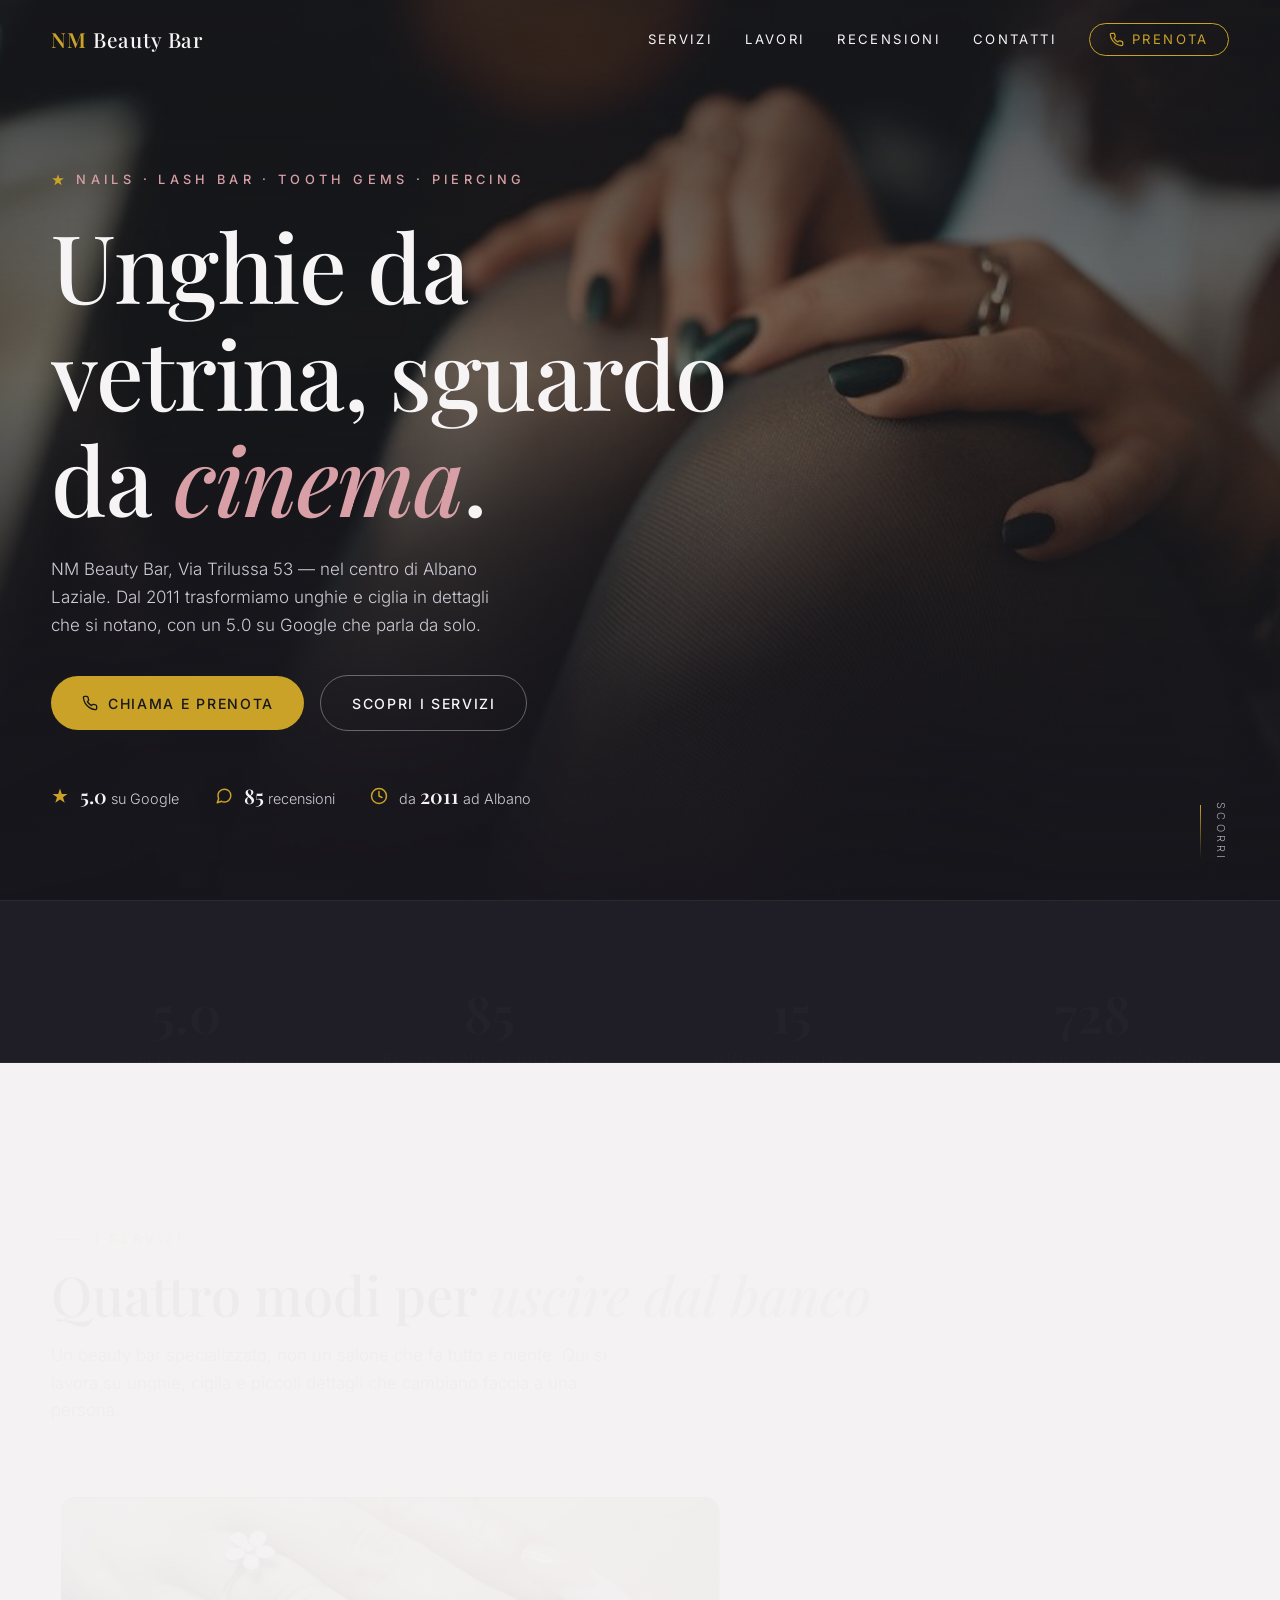
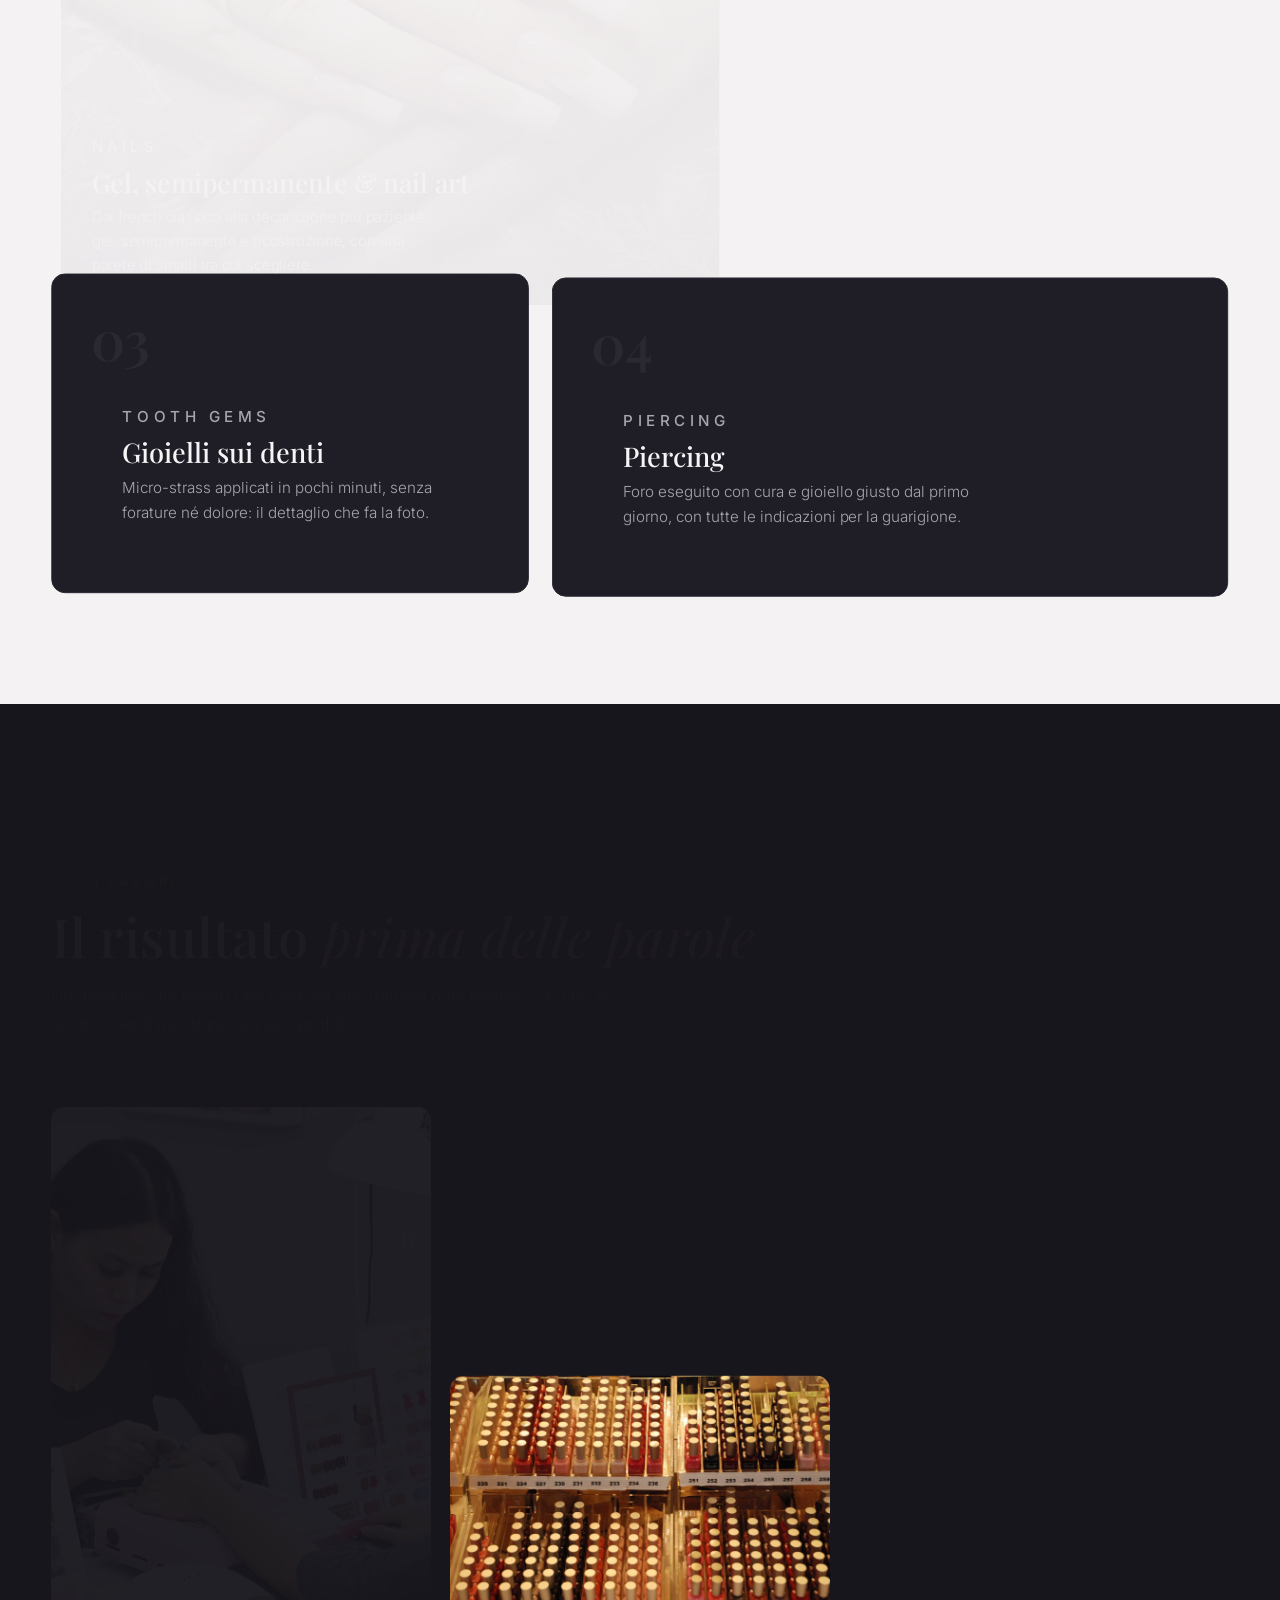
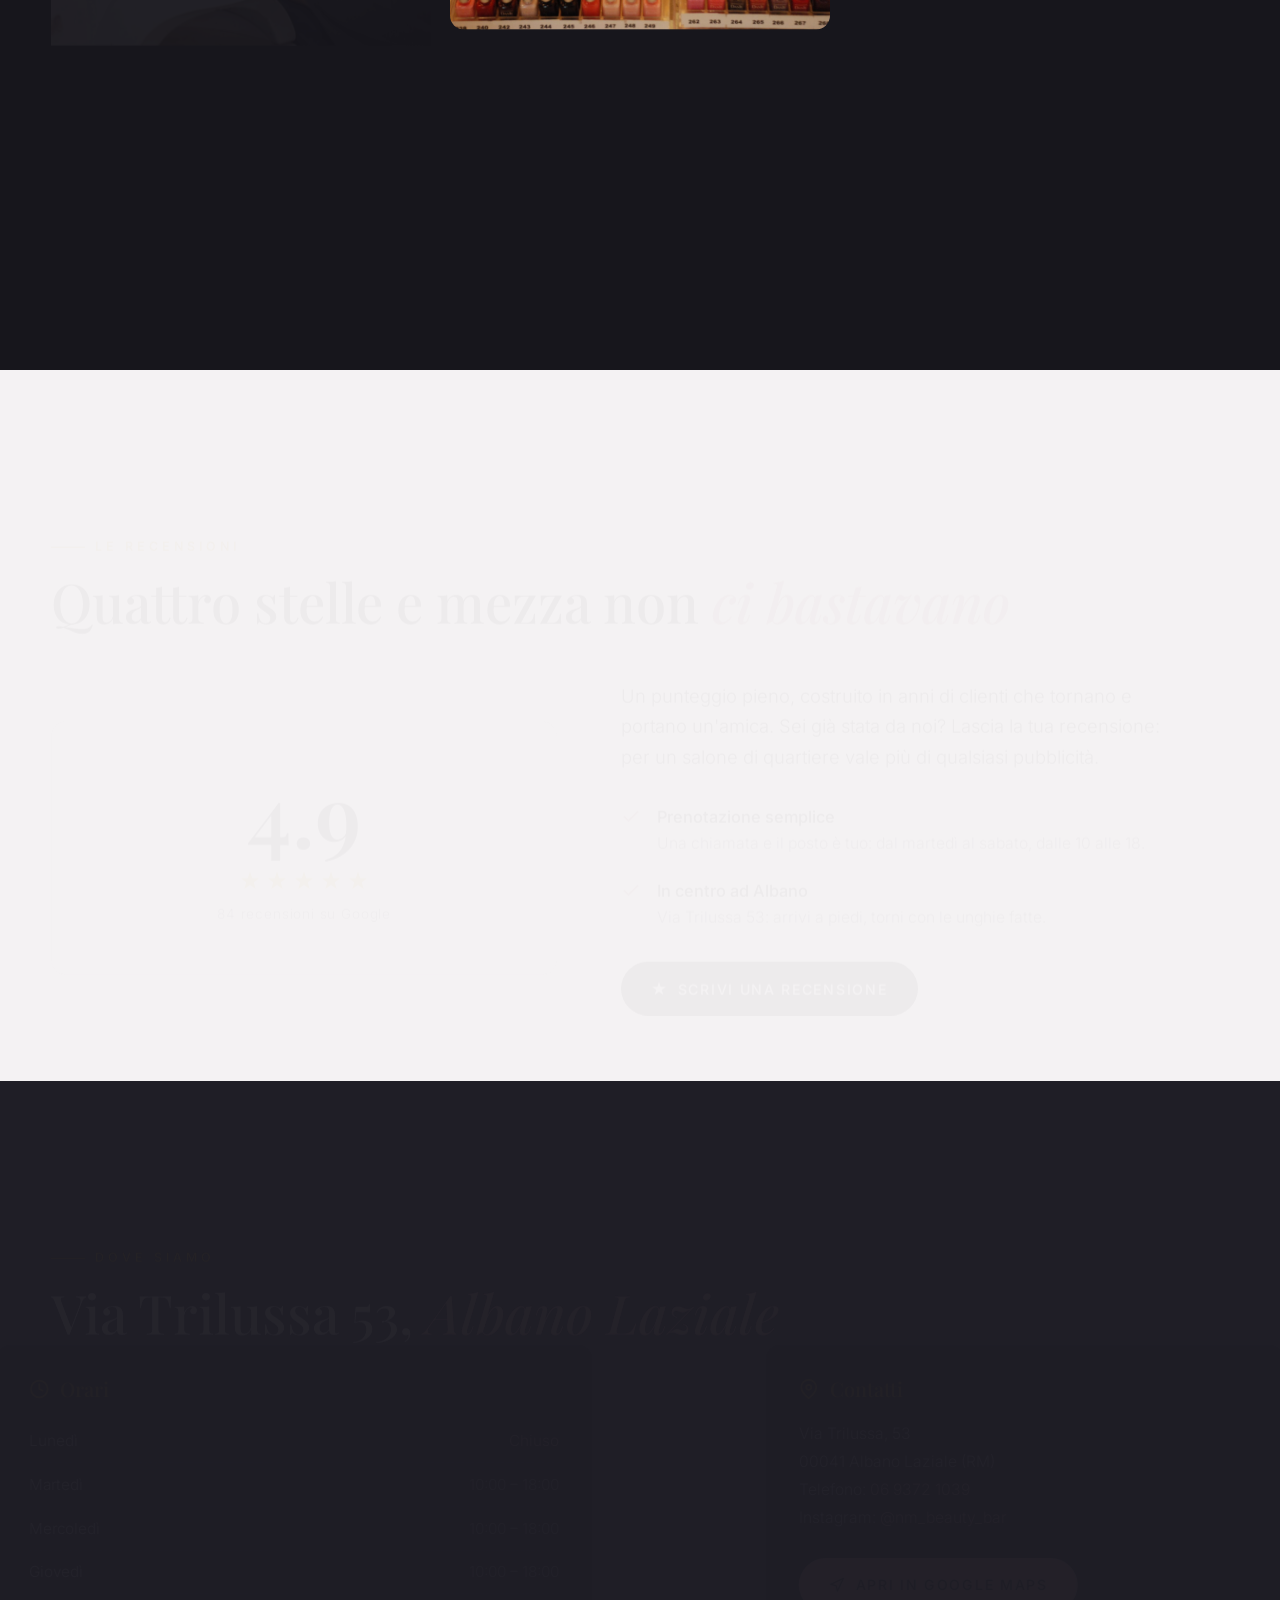
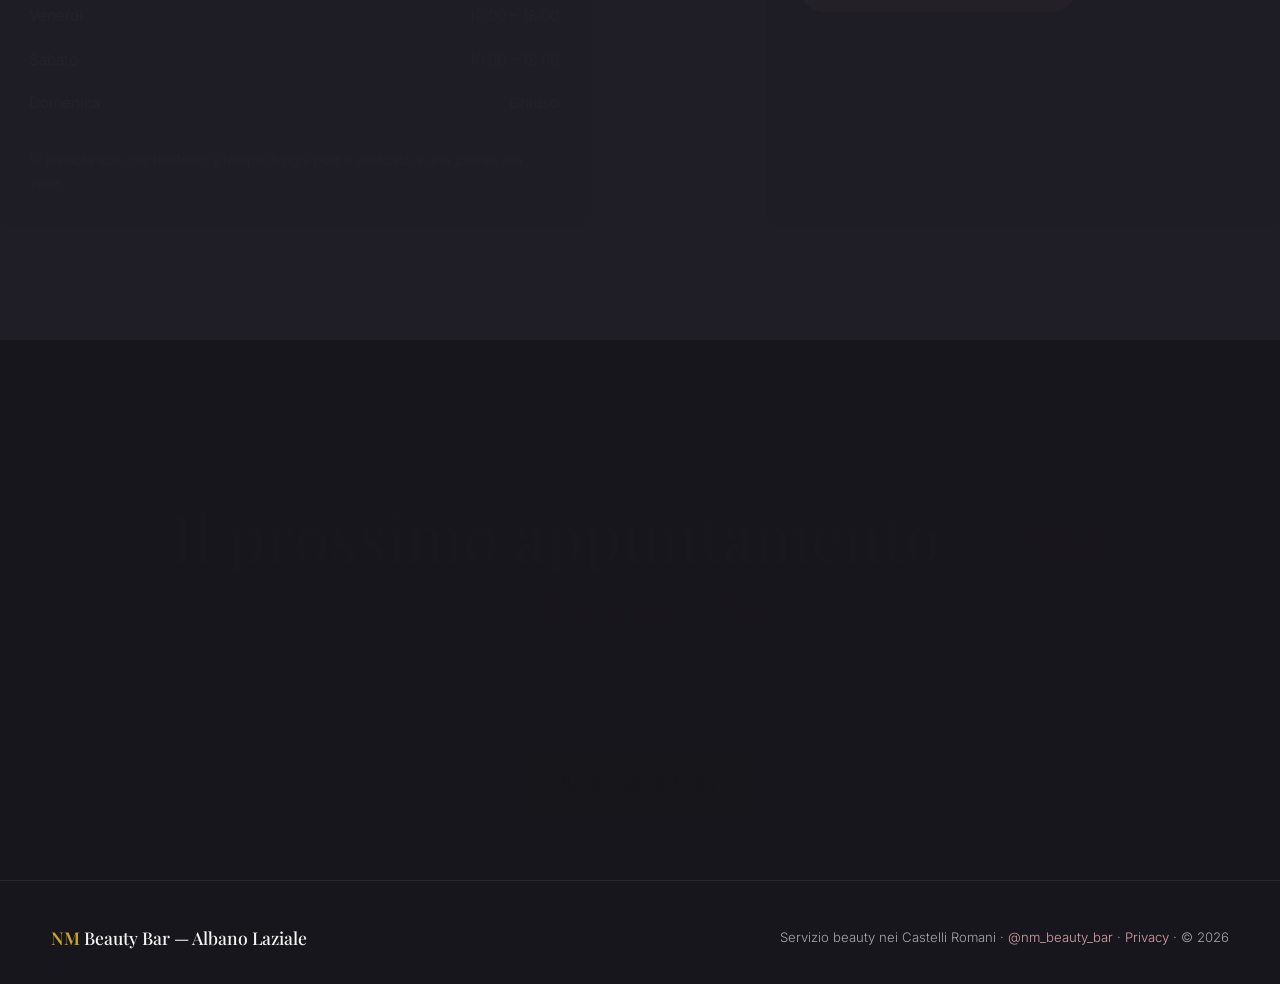
==== index.html @ 8e80ba45 "Sito demo nm-beauty-bar-albano — one-page premium (GSAP+Lenis, foto reali, QA pass)" ====
<!DOCTYPE html>
<html lang="it" class="no-js">
<head>
  <meta charset="UTF-8">
  <meta name="viewport" content="width=device-width, initial-scale=1.0">
  <title>NM Beauty Bar · Nails, Lash &amp; Glam ad Albano Laziale</title>
  <meta name="description" content="NM Beauty Bar a Via Trilussa 53, Albano Laziale: nails, lash bar, tooth gems e piercing. 5.0 stelle su 85 recensioni Google. Prenota con una chiamata.">
  <link rel="canonical" href="https://dawiddroz.github.io/nm-beauty-bar-albano/">
  <meta name="theme-color" content="#17161C">

  <!-- Open Graph -->
  <meta property="og:type" content="website">
  <meta property="og:site_name" content="NM Beauty Bar">
  <meta property="og:title" content="NM Beauty Bar · Nails, Lash &amp; Glam ad Albano Laziale">
  <meta property="og:description" content="Unghie da vetrina, sguardo da cinema. Nails, lash bar, tooth gems e piercing nel centro di Albano Laziale, dal 2011. 5.0 su 85 recensioni.">
  <meta property="og:url" content="https://dawiddroz.github.io/nm-beauty-bar-albano/">
  <meta property="og:image" content="https://dawiddroz.github.io/nm-beauty-bar-albano/img/mani-glam-dark.jpg">
  <meta property="og:locale" content="it_IT">
  <meta name="twitter:card" content="summary_large_image">

  <!-- Font self-hosted -->
  <link rel="preload" href="fonts/PlayfairDisplay-600.woff2" as="font" type="font/woff2" crossorigin>
  <link rel="preload" href="fonts/Inter-400.woff2" as="font" type="font/woff2" crossorigin>
  <link rel="stylesheet" href="fonts/fonts.css">
  <link rel="stylesheet" href="css/variables.css">
  <link rel="stylesheet" href="css/base.css">
  <link rel="stylesheet" href="css/components.css">

  <script type="application/ld+json">
  {
    "@context": "https://schema.org",
    "@type": "BeautySalon",
    "name": "NM Beauty Bar",
    "description": "Beauty bar specializzato in nails, lash bar, tooth gems e piercing ad Albano Laziale.",
    "url": "https://dawiddroz.github.io/nm-beauty-bar-albano/",
    "telephone": "+390693721039",
    "priceRange": "€€",
    "address": {
      "@type": "PostalAddress",
      "streetAddress": "Via Trilussa, 53",
      "addressLocality": "Albano Laziale",
      "addressRegion": "RM",
      "postalCode": "00041",
      "addressCountry": "IT"
    },
    "geo": { "@type": "GeoCoordinates", "latitude": 41.7228749, "longitude": 12.6590512 },
    "openingHoursSpecification": [{
      "@type": "OpeningHoursSpecification",
      "dayOfWeek": ["Tuesday", "Wednesday", "Thursday", "Friday", "Saturday"],
      "opens": "10:00", "closes": "18:00"
    }],
    "aggregateRating": { "@type": "AggregateRating", "ratingValue": "5.0", "reviewCount": "85" },
    "sameAs": ["https://instagram.com/nm_beauty_bar"]
  }
  </script>
</head>
<body>
  <a class="skip-link" href="#servizi">Vai ai contenuti</a>

  <!-- ============ NAVBAR ============ -->
  <header class="navbar">
    <div class="container navbar__inner">
      <a href="#top" class="navbar__logo" aria-label="NM Beauty Bar — torna su"><b>NM</b> Beauty Bar</a>
      <nav class="navbar__menu" id="menu" aria-label="Menu principale">
        <a href="#servizi">Servizi</a>
        <a href="#lavori">Lavori</a>
        <a href="#recensioni">Recensioni</a>
        <a href="#contatti">Contatti</a>
        <a href="tel:+390693721039" class="navbar__cta">
          <svg width="15" height="15" viewBox="0 0 24 24" fill="none" stroke="currentColor" stroke-width="2" stroke-linecap="round" stroke-linejoin="round" aria-hidden="true"><path d="M22 16.92v3a2 2 0 0 1-2.18 2 19.79 19.79 0 0 1-8.63-3.07 19.5 19.5 0 0 1-6-6 19.79 19.79 0 0 1-3.07-8.67A2 2 0 0 1 4.11 2h3a2 2 0 0 1 2 1.72c.13.96.36 1.9.7 2.81a2 2 0 0 1-.45 2.11L8.09 9.91a16 16 0 0 0 6 6l1.27-1.27a2 2 0 0 1 2.11-.45c.91.34 1.85.57 2.81.7A2 2 0 0 1 22 16.92z"/></svg>
          Prenota
        </a>
      </nav>
      <button class="navbar__burger" aria-expanded="false" aria-controls="menu" aria-label="Apri menu">
        <svg width="26" height="26" viewBox="0 0 24 24" fill="none" stroke="currentColor" stroke-width="2" stroke-linecap="round" aria-hidden="true"><line x1="3" y1="7" x2="21" y2="7"/><line x1="3" y1="12" x2="21" y2="12"/><line x1="3" y1="17" x2="21" y2="17"/></svg>
      </button>
    </div>
  </header>

  <main id="top">
    <!-- ============ HERO ============ -->
    <section class="hero" aria-label="NM Beauty Bar, Albano Laziale">
      <div class="hero__bg"><img src="img/mani-glam-dark.jpg" alt="Mani con unghie curate in luce scura, atmosfera glam" fetchpriority="high"></div>
      <div class="hero__veil" aria-hidden="true"></div>
      <div class="hero__inner">
        <p class="hero__kicker">
          <svg width="14" height="14" viewBox="0 0 24 24" fill="currentColor" aria-hidden="true"><path d="M12 2l2.4 7.2H22l-6 4.6 2.3 7.2-6.3-4.5-6.3 4.5L8 13.8 2 9.2h7.6z"/></svg>
          Nails · Lash Bar · Tooth Gems · Piercing
        </p>
        <h1>Unghie da vetrina, sguardo da <em class="accent">cinema</em>.</h1>
        <p class="hero__sub">NM Beauty Bar, Via Trilussa 53 — nel centro di Albano Laziale. Dal 2011 trasformiamo unghie e ciglia in dettagli che si notano, con un 5.0 su Google che parla da solo.</p>
        <div class="hero__actions">
          <a href="tel:+390693721039" class="btn btn--oro">
            <svg width="16" height="16" viewBox="0 0 24 24" fill="none" stroke="currentColor" stroke-width="2" stroke-linecap="round" stroke-linejoin="round" aria-hidden="true"><path d="M22 16.92v3a2 2 0 0 1-2.18 2 19.79 19.79 0 0 1-8.63-3.07 19.5 19.5 0 0 1-6-6 19.79 19.79 0 0 1-3.07-8.67A2 2 0 0 1 4.11 2h3a2 2 0 0 1 2 1.72c.13.96.36 1.9.7 2.81a2 2 0 0 1-.45 2.11L8.09 9.91a16 16 0 0 0 6 6l1.27-1.27a2 2 0 0 1 2.11-.45c.91.34 1.85.57 2.81.7A2 2 0 0 1 22 16.92z"/></svg>
            Chiama e prenota
          </a>
          <a href="#servizi" class="btn btn--ghost">Scopri i servizi</a>
        </div>
        <div class="hero__meta">
          <div class="hero__meta-item">
            <svg width="18" height="18" viewBox="0 0 24 24" fill="currentColor" aria-hidden="true"><path d="M12 2l2.4 7.2H22l-6 4.6 2.3 7.2-6.3-4.5-6.3 4.5L8 13.8 2 9.2h7.6z"/></svg>
            <span><strong data-count="5" data-decimals="1">0.0</strong> su Google</span>
          </div>
          <div class="hero__meta-item">
            <svg width="18" height="18" viewBox="0 0 24 24" fill="none" stroke="currentColor" stroke-width="2" stroke-linecap="round" stroke-linejoin="round" aria-hidden="true"><path d="M21 11.5a8.38 8.38 0 0 1-.9 3.8 8.5 8.5 0 0 1-7.6 4.7 8.38 8.38 0 0 1-3.8-.9L3 21l1.9-5.7a8.38 8.38 0 0 1-.9-3.8 8.5 8.5 0 0 1 4.7-7.6 8.38 8.38 0 0 1 3.8-.9h.5a8.48 8.48 0 0 1 8 8v.5z"/></svg>
            <span><strong data-count="85">0</strong> recensioni</span>
          </div>
          <div class="hero__meta-item">
            <svg width="18" height="18" viewBox="0 0 24 24" fill="none" stroke="currentColor" stroke-width="2" stroke-linecap="round" stroke-linejoin="round" aria-hidden="true"><circle cx="12" cy="12" r="10"/><polyline points="12 6 12 12 16 14"/></svg>
            <span>da <strong>2011</strong> ad Albano</span>
          </div>
        </div>
      </div>
      <span class="hero__scroll" aria-hidden="true">Scorri</span>
    </section>

    <!-- ============ STATS ============ -->
    <section class="stats" aria-label="Numeri del salone">
      <div class="container stats__grid">
        <div class="stat" data-reveal="up"><div class="stat__num"><span data-count="5" data-decimals="1">0.0</span></div><div class="stat__label">Stelle Google</div></div>
        <div class="stat" data-reveal="up"><div class="stat__num"><span data-count="85">0</span></div><div class="stat__label">Recensioni verificate</div></div>
        <div class="stat" data-reveal="up"><div class="stat__num"><span data-count="15">0</span></div><div class="stat__label">Anni di attività</div></div>
        <div class="stat" data-reveal="up"><div class="stat__num"><span data-count="728">0</span></div><div class="stat__label">Follower su Instagram</div></div>
      </div>
    </section>

    <!-- ============ SERVIZI ============ -->
    <section class="section--light servizi" id="servizi">
      <div class="container">
        <p class="eyebrow" data-reveal="up">I servizi</p>
        <h2 class="section-title" data-reveal="up">Quattro modi per <em>uscire dal banco</em></h2>
        <p class="section-lede" data-reveal="up">Un beauty bar specializzato, non un salone che fa tutto e niente. Qui si lavora su unghie, ciglia e piccoli dettagli che cambiano faccia a una persona.</p>
        <div class="servizi__grid">
          <article class="serv-card serv-card--img serv-card--nails">
            <div class="serv-card__img"><img src="img/manicure-francese.jpg" alt="Manicure francese perfetta su mani eleganti" loading="lazy"></div>
            <div class="serv-card__body">
              <p class="serv-card__tag">Nails</p>
              <h3>Gel, semipermanente &amp; nail art</h3>
              <p>Dal french classico alla decorazione più paziente: gel, semipermanente e ricostruzione, con una parete di smalti tra cui scegliere.</p>
              <span class="serv-card__line" aria-hidden="true"></span>
            </div>
          </article>
          <article class="serv-card serv-card--img serv-card--lash">
            <div class="serv-card__img"><img src="img/sguardo-ciglia.jpg" alt="Sguardo con ciglia lunghe e curve in bianco e nero" loading="lazy"></div>
            <div class="serv-card__body">
              <p class="serv-card__tag">Lash Bar</p>
              <h3>Extension ciglia</h3>
              <p>Classica o volume: ti svegli già truccata, al mare come a cena.</p>
              <span class="serv-card__line" aria-hidden="true"></span>
            </div>
          </article>
          <article class="serv-card serv-card--plain serv-card--gems">
            <span class="serv-card__num" aria-hidden="true">03</span>
            <div class="serv-card__body">
              <p class="serv-card__tag">Tooth Gems</p>
              <h3>Gioielli sui denti</h3>
              <p>Micro-strass applicati in pochi minuti, senza forature né dolore: il dettaglio che fa la foto.</p>
              <span class="serv-card__line" aria-hidden="true"></span>
            </div>
          </article>
          <article class="serv-card serv-card--plain serv-card--piercing">
            <span class="serv-card__num" aria-hidden="true">04</span>
            <div class="serv-card__body">
              <p class="serv-card__tag">Piercing</p>
              <h3>Piercing</h3>
              <p>Foro eseguito con cura e gioiello giusto dal primo giorno, con tutte le indicazioni per la guarigione.</p>
              <span class="serv-card__line" aria-hidden="true"></span>
            </div>
          </article>
        </div>
      </div>
    </section>

    <!-- ============ LAVORI / GALLERIA ============ -->
    <section class="section--dark gallery" id="lavori">
      <div class="container">
        <p class="eyebrow" data-reveal="up">I lavori</p>
        <h2 class="section-title" data-reveal="up">Il risultato <em>prima delle parole</em></h2>
        <p class="section-lede" data-reveal="up">Un assaggio del lavoro che esce da Via Trilussa ogni giorno — e che le nostre clienti mostrano sui loro profili.</p>
        <div class="gallery__grid">
          <figure class="gallery__item gallery__item--tall"><img src="img/tecnica-unghie-campioni.jpg" alt="Nail technician al lavoro tra campioni colore" loading="lazy"><figcaption>In salone</figcaption></figure>
          <figure class="gallery__item"><img src="img/nail-art-macro.jpg" alt="Nail art decorata in macro" loading="lazy"><figcaption>Nail art</figcaption></figure>
          <figure class="gallery__item"><img src="img/applicazione-ciglia.jpg" alt="Applicazione di extension ciglia durante la seduta" loading="lazy"><figcaption>Lash bar</figcaption></figure>
          <figure class="gallery__item"><img src="img/color-wall.jpg" alt="Parete di smalti a colori del salone" loading="lazy"><figcaption>Il colore che vuoi</figcaption></figure>
          <figure class="gallery__item"><img src="img/verde-acqua.jpg" alt="Smalto verde acqua su unghie curate" loading="lazy"><figcaption>Smalto perfetto</figcaption></figure>
          <figure class="gallery__item"><img src="img/rosa-gel.jpg" alt="Unghie rosa gel in un momento di relax" loading="lazy"><figcaption>Gel rosa</figcaption></figure>
          <figure class="gallery__item"><img src="img/smalti-glitter-row.jpg" alt="Fila di smalti glitter colorati" loading="lazy"><figcaption>Glitter collection</figcaption></figure>
        </div>
      </div>
    </section>

    <!-- ============ RECENSIONI ============ -->
    <section class="section--light recensioni" id="recensioni">
      <div class="container">
        <p class="eyebrow" data-reveal="up">Le recensioni</p>
        <h2 class="section-title" data-reveal="up">Quattro stelle e mezza non <em>ci bastavano</em></h2>
        <div class="rating-wrap" style="margin-top:3rem;">
          <div class="rating-score" data-reveal="up">
            <div class="rating-score__num"><span data-count="5" data-decimals="1">0.0</span></div>
            <div class="rating-score__stars" aria-label="5 stelle su 5">
              <svg width="22" height="22" viewBox="0 0 24 24" fill="currentColor" aria-hidden="true"><path d="M12 2l2.4 7.2H22l-6 4.6 2.3 7.2-6.3-4.5-6.3 4.5L8 13.8 2 9.2h7.6z"/></svg>
              <svg width="22" height="22" viewBox="0 0 24 24" fill="currentColor" aria-hidden="true"><path d="M12 2l2.4 7.2H22l-6 4.6 2.3 7.2-6.3-4.5-6.3 4.5L8 13.8 2 9.2h7.6z"/></svg>
              <svg width="22" height="22" viewBox="0 0 24 24" fill="currentColor" aria-hidden="true"><path d="M12 2l2.4 7.2H22l-6 4.6 2.3 7.2-6.3-4.5-6.3 4.5L8 13.8 2 9.2h7.6z"/></svg>
              <svg width="22" height="22" viewBox="0 0 24 24" fill="currentColor" aria-hidden="true"><path d="M12 2l2.4 7.2H22l-6 4.6 2.3 7.2-6.3-4.5-6.3 4.5L8 13.8 2 9.2h7.6z"/></svg>
              <svg width="22" height="22" viewBox="0 0 24 24" fill="currentColor" aria-hidden="true"><path d="M12 2l2.4 7.2H22l-6 4.6 2.3 7.2-6.3-4.5-6.3 4.5L8 13.8 2 9.2h7.6z"/></svg>
            </div>
            <p class="rating-score__label"><span data-count="85">0</span> recensioni su Google</p>
          </div>
          <div data-reveal="up">
            <p style="font-size:1.15rem; max-width:52ch;">Un punteggio pieno, costruito in anni di clienti che tornano e portano un'amica. Sei già stata da noi? Lascia la tua recensione: per un salone di quartiere vale più di qualsiasi pubblicità.</p>
            <div class="rating-points">
              <div class="rating-point">
                <svg width="20" height="20" viewBox="0 0 24 24" fill="none" stroke="currentColor" stroke-width="2" stroke-linecap="round" stroke-linejoin="round" aria-hidden="true"><polyline points="20 6 9 17 4 12"/></svg>
                <p><strong>Prenotazione semplice</strong> Una chiamata e il posto è tuo: dal martedì al sabato, dalle 10 alle 18.</p>
              </div>
              <div class="rating-point">
                <svg width="20" height="20" viewBox="0 0 24 24" fill="none" stroke="currentColor" stroke-width="2" stroke-linecap="round" stroke-linejoin="round" aria-hidden="true"><polyline points="20 6 9 17 4 12"/></svg>
                <p><strong>In centro ad Albano</strong> Via Trilussa 53: arrivi a piedi, torni con le unghie fatte.</p>
              </div>
            </div>
            <a class="btn btn--dark" style="margin-top:2rem;" href="https://www.google.com/maps/search/?api=1&amp;query=NM+BEAUTY+BAR+Albano+Laziale" target="_blank" rel="noopener">
              <svg width="16" height="16" viewBox="0 0 24 24" fill="currentColor" aria-hidden="true"><path d="M12 2l2.4 7.2H22l-6 4.6 2.3 7.2-6.3-4.5-6.3 4.5L8 13.8 2 9.2h7.6z"/></svg>
              Scrivi una recensione
            </a>
          </div>
        </div>
      </div>
    </section>

    <!-- ============ CONTATTI / ORARI ============ -->
    <section class="section--dark-2 contatti" id="contatti">
      <div class="container">
        <p class="eyebrow" data-reveal="up">Dove siamo</p>
        <h2 class="section-title" data-reveal="up">Via Trilussa 53, <em>Albano Laziale</em></h2>
        <div class="info-grid">
          <div class="info-block" data-reveal="left">
            <h3>
              <svg width="20" height="20" viewBox="0 0 24 24" fill="none" stroke="currentColor" stroke-width="2" stroke-linecap="round" stroke-linejoin="round" aria-hidden="true"><circle cx="12" cy="12" r="10"/><polyline points="12 6 12 12 16 14"/></svg>
              Orari
            </h3>
            <ul class="hours-table">
              <li class="is-closed"><span>Lunedì</span><span>Chiuso</span></li>
              <li><span>Martedì</span><span>10:00 – 18:00</span></li>
              <li><span>Mercoledì</span><span>10:00 – 18:00</span></li>
              <li><span>Giovedì</span><span>10:00 – 18:00</span></li>
              <li><span>Venerdì</span><span>10:00 – 18:00</span></li>
              <li><span>Sabato</span><span>10:00 – 18:00</span></li>
              <li class="is-closed"><span>Domenica</span><span>Chiuso</span></li>
            </ul>
            <p class="info-note">Si prenota solo per telefono: il tempo di ogni post è dedicato a una cliente alla volta.</p>
          </div>
          <div class="info-block" data-reveal="right">
            <h3>
              <svg width="20" height="20" viewBox="0 0 24 24" fill="none" stroke="currentColor" stroke-width="2" stroke-linecap="round" stroke-linejoin="round" aria-hidden="true"><path d="M21 10c0 7-9 13-9 13s-9-6-9-13a9 9 0 0 1 18 0z"/><circle cx="12" cy="10" r="3"/></svg>
              Contatti
            </h3>
            <address class="addr">
              Via Trilussa, 53<br>
              00041 Albano Laziale (RM)<br>
              Telefono: <a href="tel:+390693721039">06 9372 1039</a><br>
              Instagram: <a href="https://instagram.com/nm_beauty_bar" target="_blank" rel="noopener">@nm_beauty_bar</a>
            </address>
            <a class="btn btn--rosa" style="margin-top:1.6rem;" href="https://www.google.com/maps/search/?api=1&amp;query=NM+BEAUTY+BAR+Via+Trilussa+53+Albano+Laziale" target="_blank" rel="noopener">
              <svg width="16" height="16" viewBox="0 0 24 24" fill="none" stroke="currentColor" stroke-width="2" stroke-linecap="round" stroke-linejoin="round" aria-hidden="true"><polygon points="3 11 22 2 13 21 11 13 3 11"/></svg>
              Apri in Google Maps
            </a>
          </div>
        </div>
      </div>
    </section>

    <!-- ============ CTA FINALE ============ -->
    <section class="section--dark final-cta">
      <div class="container">
        <h2 data-reveal="up">Il prossimo appuntamento <em style="color:var(--rosa); font-style:italic;">è una chiamata</em></h2>
        <p data-reveal="up">Smetti di cercare "unghie vicino a me": sei già nel posto giusto. Chiama, chiedi il primo slot libero e arriva con le mani libere.</p>
        <a data-reveal="up" href="tel:+390693721039" class="btn btn--oro" style="font-size:1rem; padding:1.15rem 2.4rem;">
          <svg width="18" height="18" viewBox="0 0 24 24" fill="none" stroke="currentColor" stroke-width="2" stroke-linecap="round" stroke-linejoin="round" aria-hidden="true"><path d="M22 16.92v3a2 2 0 0 1-2.18 2 19.79 19.79 0 0 1-8.63-3.07 19.5 19.5 0 0 1-6-6 19.79 19.79 0 0 1-3.07-8.67A2 2 0 0 1 4.11 2h3a2 2 0 0 1 2 1.72c.13.96.36 1.9.7 2.81a2 2 0 0 1-.45 2.11L8.09 9.91a16 16 0 0 0 6 6l1.27-1.27a2 2 0 0 1 2.11-.45c.91.34 1.85.57 2.81.7A2 2 0 0 1 22 16.92z"/></svg>
          06 9372 1039
        </a>
      </div>
    </section>
  </main>

  <!-- ============ FOOTER ============ -->
  <footer class="footer">
    <div class="container footer__inner">
      <p class="footer__brand"><b>NM</b> Beauty Bar — Albano Laziale</p>
      <p class="footer__meta">
        Servizio beauty nei Castelli Romani ·
        <a href="https://instagram.com/nm_beauty_bar" target="_blank" rel="noopener">@nm_beauty_bar</a> ·
        <a href="privacy.html">Privacy</a> ·
        © 2026
      </p>
    </div>
  </footer>

  <!-- ============ STICKY CTA ============ -->
  <a href="tel:+390693721039" class="sticky-cta" aria-label="Chiama NM Beauty Bar">
    <svg width="16" height="16" viewBox="0 0 24 24" fill="none" stroke="currentColor" stroke-width="2" stroke-linecap="round" stroke-linejoin="round" aria-hidden="true"><path d="M22 16.92v3a2 2 0 0 1-2.18 2 19.79 19.79 0 0 1-8.63-3.07 19.5 19.5 0 0 1-6-6 19.79 19.79 0 0 1-3.07-8.67A2 2 0 0 1 4.11 2h3a2 2 0 0 1 2 1.72c.13.96.36 1.9.7 2.81a2 2 0 0 1-.45 2.11L8.09 9.91a16 16 0 0 0 6 6l1.27-1.27a2 2 0 0 1 2.11-.45c.91.34 1.85.57 2.81.7A2 2 0 0 1 22 16.92z"/></svg>
  </a>

  <noscript>
    <style>[data-reveal]{opacity:1 !important;} .hero .word{transform:none !important;} .hero .word-mask{overflow:visible;} .navbar,.hero__kicker,.hero__sub,.hero__actions>*,.hero__meta-item,.hero__scroll{opacity:1 !important;transform:none !important;}</style>
  </noscript>

  <script src="js/vendor/gsap.min.js"></script>
  <script src="js/vendor/ScrollTrigger.min.js"></script>
  <script src="js/vendor/lenis.min.js"></script>
  <script src="js/main.js"></script>
  <script src="js/animations.js"></script>
</body>
</html>
---- fonts/fonts.css ----
@font-face {
  font-family: 'Inter';
  font-style: normal;
  font-weight: 300;
  font-display: swap;
  src: url('../fonts/Inter-300.woff2') format('woff2');
}

@font-face {
  font-family: 'Inter';
  font-style: normal;
  font-weight: 400;
  font-display: swap;
  src: url('../fonts/Inter-400.woff2') format('woff2');
}

@font-face {
  font-family: 'Inter';
  font-style: normal;
  font-weight: 500;
  font-display: swap;
  src: url('../fonts/Inter-500.woff2') format('woff2');
}

@font-face {
  font-family: 'Playfair Display';
  font-style: italic;
  font-weight: 500;
  font-display: swap;
  src: url('../fonts/PlayfairDisplay-500i.woff2') format('woff2');
}

@font-face {
  font-family: 'Playfair Display';
  font-style: normal;
  font-weight: 500;
  font-display: swap;
  src: url('../fonts/PlayfairDisplay-500.woff2') format('woff2');
}

@font-face {
  font-family: 'Playfair Display';
  font-style: normal;
  font-weight: 600;
  font-display: swap;
  src: url('../fonts/PlayfairDisplay-600.woff2') format('woff2');
}
---- css/variables.css ----
/* ============================================
   NM BEAUTY BAR — Glam urbano
   Palette: dark chic #17161C · rosa polvere #D8A0A6 · oro #C9A227
   ============================================ */
:root {
  /* Colori */
  --ink: #17161C;            /* fondo scuro principale */
  --ink-2: #1F1E26;          /* fondo scuro elevato */
  --ink-3: #2A2933;          /* bordi su scuro */
  --rosa: #D8A0A6;           /* rosa polvere — accento caldo */
  --rosa-deep: #B97F86;      /* rosa polvere profondo (hover) */
  --oro: #C9A227;            /* oro — accento premium */
  --oro-light: #E3C566;      /* oro chiaro (light sweep) */
  --carta: #F4F2F3;          /* chiaro alternato (freddo-neutro, non sabbia) */
  --carta-2: #EAE7E9;
  --testo-chiaro: #F6F4F5;
  --testo-scuro: #17161C;
  --testo-muto-chiaro: #A8A5B0;  /* su scuro — contrasto ok su #17161C */
  --testo-muto-scuro: #56525E;   /* su chiaro */

  /* Tipografia */
  --font-display: 'Playfair Display', Georgia, serif;
  --font-body: 'Inter', 'Segoe UI', Arial, sans-serif;

  /* Spazi */
  --sp-1: 0.5rem;
  --sp-2: 1rem;
  --sp-3: 1.5rem;
  --sp-4: 2.5rem;
  --sp-5: 4rem;
  --sp-6: 7rem;
  --container: 1180px;

  /* Motion */
  --ease-out: cubic-bezier(0.22, 1, 0.36, 1);
  --dur: 0.5s;

  --radius: 14px;
}
---- css/base.css ----
/* NM BEAUTY BAR — base */
*, *::before, *::after { box-sizing: border-box; margin: 0; padding: 0; }

html { scroll-behavior: auto; }
html.lenis, html.lenis body { height: auto; }
.lenis.lenis-smooth { scroll-behavior: auto !important; }

body {
  font-family: var(--font-body);
  font-weight: 300;
  line-height: 1.65;
  color: var(--testo-chiaro);
  background: var(--ink);
  -webkit-font-smoothing: antialiased;
  overflow-x: hidden;
}

img { max-width: 100%; display: block; }
a { color: inherit; text-decoration: none; }
ul { list-style: none; }

h1, h2, h3 { font-family: var(--font-display); font-weight: 500; line-height: 1.12; }

.container { width: min(var(--container), 92vw); margin-inline: auto; }

section { position: relative; padding-block: var(--sp-6); }
.section--dark  { background: var(--ink); color: var(--testo-chiaro); }
.section--light { background: var(--carta); color: var(--testo-scuro); }
.section--dark-2{ background: var(--ink-2); color: var(--testo-chiaro); }

/* Eyebrow + titoli di sezione */
.eyebrow {
  display: inline-flex; align-items: center; gap: 0.6rem;
  font-size: 0.78rem; letter-spacing: 0.32em; text-transform: uppercase;
  font-weight: 500; color: var(--oro);
}
.eyebrow::before { content: ''; width: 34px; height: 1px; background: var(--oro); }

.section-title { font-size: clamp(2rem, 4.6vw, 3.4rem); margin-top: 0.9rem; }
.section-title em { font-style: italic; color: var(--rosa); }
.section--light .section-title em { color: var(--rosa-deep); }
.section-lede { max-width: 56ch; margin-top: 1rem; color: var(--testo-muto-chiaro); font-size: 1.05rem; }
.section--light .section-lede { color: var(--testo-muto-scuro); }

/* Accessibilità strutturale (non animazioni) */
.skip-link { position: absolute; left: -9999px; }
.skip-link:focus { left: 1rem; top: 1rem; background: var(--oro); color: var(--ink); padding: 0.5rem 1rem; z-index: 200; }

/* Anti-flash: gli elementi animati partono invisibili da CSS, GSAP li porta a 1.
   Safety net in JS forza la visibilità dopo 4s in ogni caso; senza JS resta tutto visibile. */
[data-reveal] { opacity: 0; will-change: transform, opacity; }
.no-js [data-reveal] { opacity: 1; }

::selection { background: var(--rosa); color: var(--ink); }
---- css/components.css ----
/* NM BEAUTY BAR — componenti */

/* ---------- Navbar ---------- */
.navbar {
  position: fixed; inset: 0 0 auto 0; z-index: 100;
  padding-block: 1.4rem;
  transition: background .45s var(--ease-out), padding .45s var(--ease-out), box-shadow .45s var(--ease-out);
}
.navbar.is-scrolled {
  background: rgba(23, 22, 28, 0.82);
  -webkit-backdrop-filter: blur(14px); backdrop-filter: blur(14px);
  padding-block: 0.85rem;
  box-shadow: 0 1px 0 rgba(201,162,39,.18), 0 12px 34px rgba(0,0,0,.35);
}
.navbar__inner { display: flex; align-items: center; justify-content: space-between; gap: 1rem; }
.navbar__logo { font-family: var(--font-display); font-size: 1.3rem; letter-spacing: .04em; }
.navbar__logo b { color: var(--oro); font-weight: 600; }
.navbar__menu { display: flex; gap: 2rem; align-items: center; }
.navbar__menu a {
  font-size: .82rem; letter-spacing: .18em; text-transform: uppercase; font-weight: 400;
  position: relative; padding-block: .3rem;
}
.navbar__menu a::after {
  content: ''; position: absolute; left: 0; bottom: 0; height: 1px; width: 100%;
  background: var(--oro); transform: scaleX(0); transform-origin: right;
  transition: transform .4s var(--ease-out);
}
.navbar__menu a:hover::after { transform: scaleX(1); transform-origin: left; }
.navbar__cta {
  border: 1px solid var(--oro); color: var(--oro);
  padding: .55rem 1.2rem; border-radius: 999px;
  display: inline-flex; align-items: center; gap: .5rem;
  font-size: .82rem; letter-spacing: .14em; text-transform: uppercase;
  transition: background .35s var(--ease-out), color .35s var(--ease-out), transform .35s var(--ease-out);
}
.navbar__cta:hover { background: var(--oro); color: var(--ink); transform: translateY(-2px); }
.navbar__burger { display: none; background: none; border: 0; color: var(--testo-chiaro); cursor: pointer; padding: .4rem; }

@media (max-width: 860px) {
  .navbar__menu {
    position: fixed; inset: 0; flex-direction: column; justify-content: center;
    background: rgba(23,22,28,.97); font-size: 1.1rem;
    opacity: 0; pointer-events: none; transition: opacity .4s var(--ease-out);
  }
  .navbar__menu.is-open { opacity: 1; pointer-events: auto; }
  .navbar__burger { display: block; position: relative; z-index: 110; }
}

/* ---------- Hero ---------- */
.hero {
  min-height: 100svh; display: flex; align-items: flex-end;
  padding-block: 0 5.5rem; overflow: hidden; isolation: isolate;
}
.hero__bg { position: absolute; inset: -12% 0; z-index: -2; }
.hero__bg img { width: 100%; height: 100%; object-fit: cover; object-position: 50% 38%; filter: saturate(.82) brightness(.62); }
.hero__veil {
  position: absolute; inset: 0; z-index: -1;
  background:
    linear-gradient(180deg, rgba(23,22,28,.55) 0%, rgba(23,22,28,.25) 42%, rgba(23,22,28,.92) 100%),
    radial-gradient(120% 90% at 18% 88%, rgba(23,22,28,.88) 0%, rgba(23,22,28,0) 55%);
}
.hero__inner { width: min(var(--container), 92vw); margin-inline: auto; }
.hero__kicker {
  display: inline-flex; align-items: center; gap: .7rem;
  font-size: .8rem; letter-spacing: .34em; text-transform: uppercase; font-weight: 500;
  color: var(--rosa); margin-bottom: 1.4rem;
}
.hero__kicker svg { color: var(--oro); }
.hero h1 {
  font-size: clamp(2.9rem, 7.4vw, 6.2rem);
  font-weight: 500; letter-spacing: -0.015em; max-width: 12ch;
}
/* Split-text: ogni parola in una maschera overflow-hidden */
.hero .word-mask { display: inline-block; overflow: hidden; vertical-align: bottom; padding-bottom: .08em; margin-bottom: -.08em; }
.hero .word { display: inline-block; will-change: transform; }
.hero h1 .accent { font-style: italic; color: var(--rosa); position: relative; }
/* Light sweep dorato sull'accento */
.hero h1 .accent::after {
  content: ''; position: absolute; inset: -12% -30%;
  background: linear-gradient(105deg, transparent 38%, rgba(227,197,102,.55) 50%, transparent 62%);
  transform: translateX(-120%) skewX(-12deg);
  mix-blend-mode: screen; pointer-events: none;
  animation: gold-sweep 2.6s var(--ease-out) 1.15s 1 both;
}
@keyframes gold-sweep { to { transform: translateX(130%) skewX(-12deg); } }
.hero__sub {
  margin-top: 1.6rem; max-width: 46ch; color: #CFCBD6; font-size: 1.06rem; font-weight: 300;
}
.hero__actions { display: flex; flex-wrap: wrap; gap: 1rem; margin-top: 2.2rem; align-items: center; }
.hero__meta { display: flex; gap: 2.2rem; margin-top: 3rem; flex-wrap: wrap; }
.hero__meta-item { display: flex; align-items: center; gap: .7rem; font-size: .9rem; color: #CFCBD6; }
.hero__meta-item svg { color: var(--oro); flex: none; }
.hero__meta-item strong { font-family: var(--font-display); font-size: 1.25rem; color: var(--testo-chiaro); font-weight: 600; }
.hero__scroll {
  position: absolute; right: 4vw; bottom: 2.4rem; display: flex; flex-direction: column; align-items: center; gap: .6rem;
  font-size: .68rem; letter-spacing: .3em; text-transform: uppercase; color: var(--testo-muto-chiaro);
  writing-mode: vertical-rl;
}
.hero__scroll::after { content: ''; width: 1px; height: 54px; background: linear-gradient(var(--oro), transparent); animation: scroll-pulse 1.8s ease-in-out infinite; }
@keyframes scroll-pulse { 0%,100% { opacity: .3; transform: scaleY(.6);} 50% { opacity: 1; transform: scaleY(1);} }

/* ---------- Bottoni ---------- */
.btn {
  display: inline-flex; align-items: center; gap: .65rem;
  padding: .95rem 1.9rem; border-radius: 999px;
  font-size: .88rem; letter-spacing: .12em; text-transform: uppercase; font-weight: 500;
  transition: transform .35s var(--ease-out), box-shadow .35s var(--ease-out), background .35s var(--ease-out), color .35s var(--ease-out);
  cursor: pointer; border: 0;
}
.btn--oro { background: var(--oro); color: var(--ink); }
.btn--oro:hover { transform: translateY(-3px); box-shadow: 0 14px 34px rgba(201,162,39,.32); background: var(--oro-light); }
.btn--rosa { background: var(--rosa); color: var(--ink); }
.btn--rosa:hover { transform: translateY(-3px); box-shadow: 0 14px 34px rgba(216,160,166,.3); background: #E4B4B9; }
.btn--ghost { border: 1px solid rgba(246,244,245,.35); color: var(--testo-chiaro); background: transparent; }
.btn--ghost:hover { border-color: var(--rosa); color: var(--rosa); transform: translateY(-3px); }
.btn--dark { background: var(--ink); color: var(--testo-chiaro); }
.btn--dark:hover { transform: translateY(-3px); box-shadow: 0 14px 34px rgba(23,22,28,.28); background: var(--ink-2); }
.btn svg { flex: none; }

/* ---------- Stats strip ---------- */
.stats { background: var(--ink-2); border-block: 1px solid var(--ink-3); padding-block: var(--sp-4); }
.stats__grid { display: grid; grid-template-columns: repeat(4, 1fr); gap: 2rem; text-align: center; }
.stat__num { font-family: var(--font-display); font-size: clamp(2.2rem, 4vw, 3.2rem); font-weight: 600; color: var(--oro); line-height: 1; }
.stat__num span { color: var(--rosa); }
.stat__label { margin-top: .55rem; font-size: .8rem; letter-spacing: .22em; text-transform: uppercase; color: var(--testo-muto-chiaro); }
@media (max-width: 760px) { .stats__grid { grid-template-columns: repeat(2, 1fr); gap: 2.2rem 1rem; } }

/* ---------- Servizi: griglia asimmetrica ---------- */
.servizi__grid {
  display: grid; gap: 1.4rem; margin-top: 3.2rem;
  grid-template-columns: repeat(12, 1fr);
}
.serv-card {
  position: relative; border-radius: var(--radius); overflow: hidden;
  background: var(--ink); color: var(--testo-chiaro);
  display: flex; flex-direction: column; justify-content: flex-end;
  min-height: 300px; isolation: isolate;
  transition: transform .5s var(--ease-out), box-shadow .5s var(--ease-out);
}
.serv-card:hover { transform: translateY(-6px); box-shadow: 0 24px 54px rgba(23,22,28,.22); }
.serv-card--img { min-height: 420px; }
.serv-card--nails { grid-column: span 7; }
.serv-card--lash  { grid-column: span 5; }
.serv-card--gems  { grid-column: span 5; }
.serv-card--piercing { grid-column: span 7; }
.serv-card__img { position: absolute; inset: 0; z-index: -1; }
.serv-card__img img { width: 100%; height: 100%; object-fit: cover; transition: transform 1.1s var(--ease-out); filter: saturate(.9); }
.serv-card:hover .serv-card__img img { transform: scale(1.07); }
.serv-card__img::after {
  content: ''; position: absolute; inset: 0;
  background: linear-gradient(185deg, rgba(23,22,28,.05) 30%, rgba(23,22,28,.88) 100%);
}
.serv-card--plain { background: var(--ink-2); border: 1px solid var(--ink-3); justify-content: center; padding: 2.4rem; min-height: 300px; }
.serv-card--plain .serv-card__num { font-family: var(--font-display); font-size: 3.4rem; color: var(--ink-3); font-weight: 600; line-height: 1; }
.serv-card--plain:hover { border-color: var(--oro); }
.serv-card__body { padding: 1.8rem 2rem; }
.serv-card__tag { font-size: .7rem; letter-spacing: .3em; text-transform: uppercase; color: var(--oro); font-weight: 500; }
.serv-card h3 { font-size: 1.7rem; margin-top: .5rem; }
.serv-card p { margin-top: .5rem; font-size: .95rem; color: #CFCBD6; max-width: 40ch; }
.serv-card--plain p { color: var(--testo-muto-chiaro); }
.serv-card__line { width: 44px; height: 2px; background: var(--rosa); margin-top: 1.1rem; transition: width .45s var(--ease-out); }
.serv-card:hover .serv-card__line { width: 84px; }
@media (max-width: 860px) {
  .servizi__grid { grid-template-columns: 1fr; }
  .serv-card--nails, .serv-card--lash, .serv-card--gems, .serv-card--piercing { grid-column: auto; }
  .serv-card--img { min-height: 340px; }
}

/* ---------- Galleria ---------- */
.gallery__grid { display: grid; grid-template-columns: repeat(3, 1fr); gap: 1.2rem; margin-top: 3rem; }
.gallery__item { position: relative; border-radius: var(--radius); overflow: hidden; }
.gallery__item img { width: 100%; height: 100%; object-fit: cover; transition: transform 1.1s var(--ease-out); }
.gallery__item:hover img { transform: scale(1.06); }
.gallery__item--tall { grid-row: span 2; }
.gallery__item figcaption {
  position: absolute; left: 0; right: 0; bottom: 0; padding: 2.4rem 1.2rem .9rem;
  background: linear-gradient(transparent, rgba(23,22,28,.85));
  font-size: .78rem; letter-spacing: .18em; text-transform: uppercase; color: var(--testo-chiaro);
  opacity: 0; transform: translateY(8px); transition: opacity .45s var(--ease-out), transform .45s var(--ease-out);
}
.gallery__item:hover figcaption { opacity: 1; transform: none; }
@media (max-width: 760px) { .gallery__grid { grid-template-columns: repeat(2, 1fr); } }

/* ---------- Rating / Google ---------- */
.rating-wrap { display: grid; grid-template-columns: 1fr 1.2fr; gap: var(--sp-5); align-items: center; }
.rating-score { text-align: center; padding: 3rem 2rem; border: 1px solid var(--carta-2); border-radius: var(--radius); background: #fff; box-shadow: 0 20px 50px rgba(23,22,28,.07); }
.rating-score__num { font-family: var(--font-display); font-size: 5.4rem; font-weight: 600; color: var(--ink); line-height: 1; }
.rating-score__stars { display: flex; justify-content: center; gap: .3rem; color: var(--oro); margin-top: .8rem; }
.rating-score__label { margin-top: .7rem; font-size: .85rem; color: var(--testo-muto-scuro); letter-spacing: .06em; }
.rating-points { display: grid; gap: 1.3rem; margin-top: 2rem; }
.rating-point { display: flex; gap: 1rem; align-items: flex-start; }
.rating-point svg { color: var(--rosa-deep); flex: none; margin-top: .2rem; }
.rating-point p { color: var(--testo-muto-scuro); font-size: .98rem; }
.rating-point strong { color: var(--testo-scuro); font-weight: 500; display: block; font-size: 1.02rem; }
@media (max-width: 860px) { .rating-wrap { grid-template-columns: 1fr; } }

/* ---------- Info / contatti ---------- */
.info-grid { display: grid; grid-template-columns: 1.15fr 1fr; gap: var(--sp-5); margin-top: 3rem; }
.info-block { border: 1px solid var(--ink-3); border-radius: var(--radius); padding: 2rem; background: rgba(31,30,38,.55); }
.info-block h3 { display: flex; align-items: center; gap: .7rem; font-size: 1.25rem; color: var(--oro); }
.info-block h3 svg { flex: none; }
.hours-table { margin-top: 1.2rem; width: 100%; }
.hours-table li { display: flex; justify-content: space-between; padding-block: .55rem; border-bottom: 1px dashed var(--ink-3); font-size: .95rem; }
.hours-table li span:last-child { color: var(--testo-muto-chiaro); }
.hours-table li.is-today span:first-child { color: var(--rosa); font-weight: 500; }
.hours-table li.is-closed span:last-child { color: var(--rosa); }
.addr { margin-top: 1.2rem; font-style: normal; color: #CFCBD6; line-height: 1.8; font-size: .98rem; }
.addr a { color: var(--rosa); border-bottom: 1px solid transparent; transition: border-color .3s; }
.addr a:hover { border-color: var(--rosa); }
.info-note { margin-top: 1.4rem; font-size: .88rem; color: var(--testo-muto-chiaro); }
@media (max-width: 860px) { .info-grid { grid-template-columns: 1fr; } }

/* ---------- CTA finale ---------- */
.final-cta { text-align: center; }
.final-cta h2 { font-size: clamp(2.2rem, 5vw, 4rem); }
.final-cta p { margin: 1.2rem auto 2.4rem; max-width: 52ch; color: #CFCBD6; }

/* ---------- Footer ---------- */
.footer { background: var(--ink); border-top: 1px solid var(--ink-3); padding-block: 2.6rem 2rem; }
.footer__inner { display: flex; justify-content: space-between; align-items: center; gap: 1.4rem; flex-wrap: wrap; }
.footer__brand { font-family: var(--font-display); font-size: 1.1rem; }
.footer__brand b { color: var(--oro); font-weight: 600; }
.footer__meta { font-size: .82rem; color: var(--testo-muto-chiaro); }
.footer__meta a { color: var(--rosa); }
.footer__meta a:hover { text-decoration: underline; }

/* ---------- Sticky CTA ---------- */
.sticky-cta {
  position: fixed; right: 1.4rem; bottom: 1.4rem; z-index: 90;
  display: inline-flex; align-items: center; gap: .6rem;
  background: var(--oro); color: var(--ink);
  padding: .9rem 1.5rem; border-radius: 999px; font-weight: 500;
  font-size: .88rem; letter-spacing: .08em; text-transform: uppercase;
  box-shadow: 0 16px 40px rgba(201,162,39,.4);
  transform: translateY(140%); opacity: 0;
  transition: transform .55s var(--ease-out), opacity .55s var(--ease-out), background .3s;
}
.sticky-cta.is-visible { transform: none; opacity: 1; }
.sticky-cta:hover { background: var(--oro-light); }

/* ---------- Riduzioni visive (solo estetiche, MAI kill delle animazioni) ---------- */
@media (max-width: 640px) {
  section { padding-block: var(--sp-5); }
  .hero__scroll { display: none; }
  .hero { padding-top: 7.5rem; align-items: flex-start; }
  .hero__kicker { font-size: .68rem; letter-spacing: .22em; }
  .hero__sub { font-size: .98rem; }
  .hero__meta { gap: 1.2rem 1.6rem; margin-top: 2.2rem; }
}
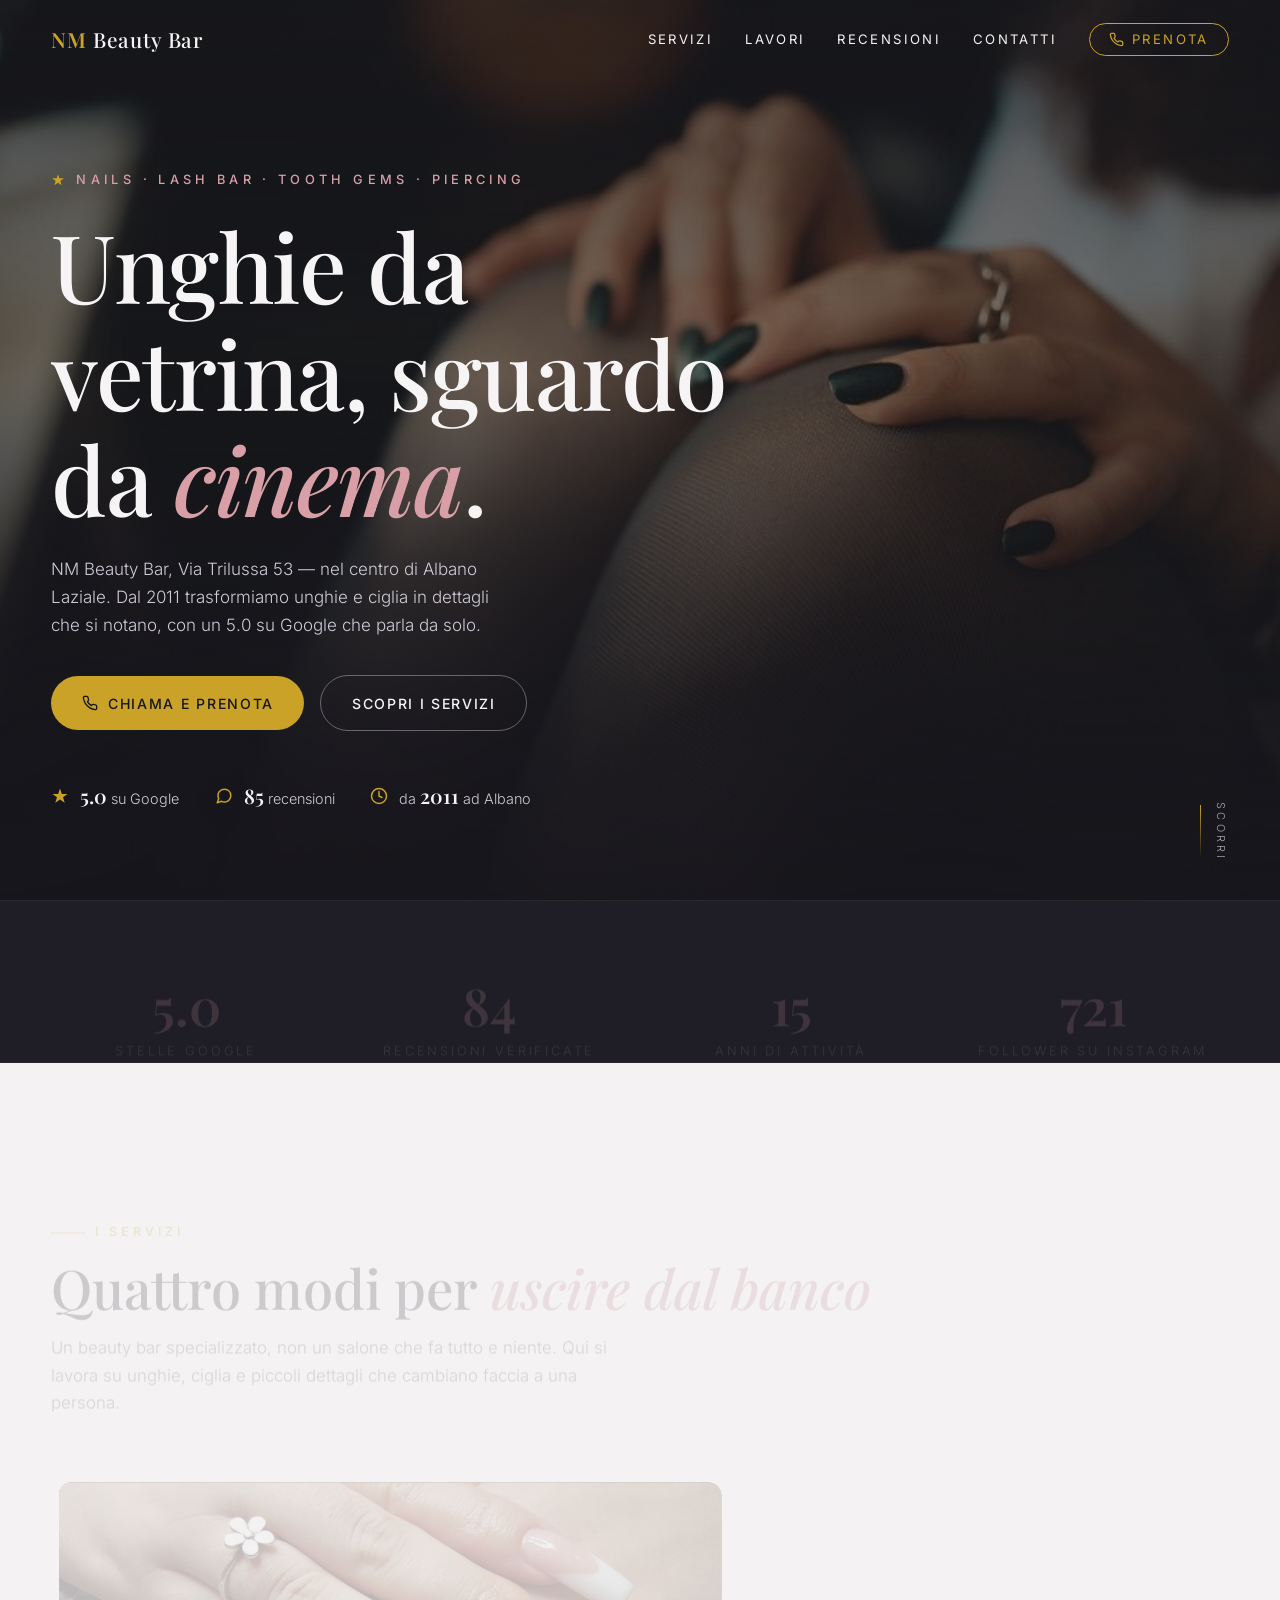
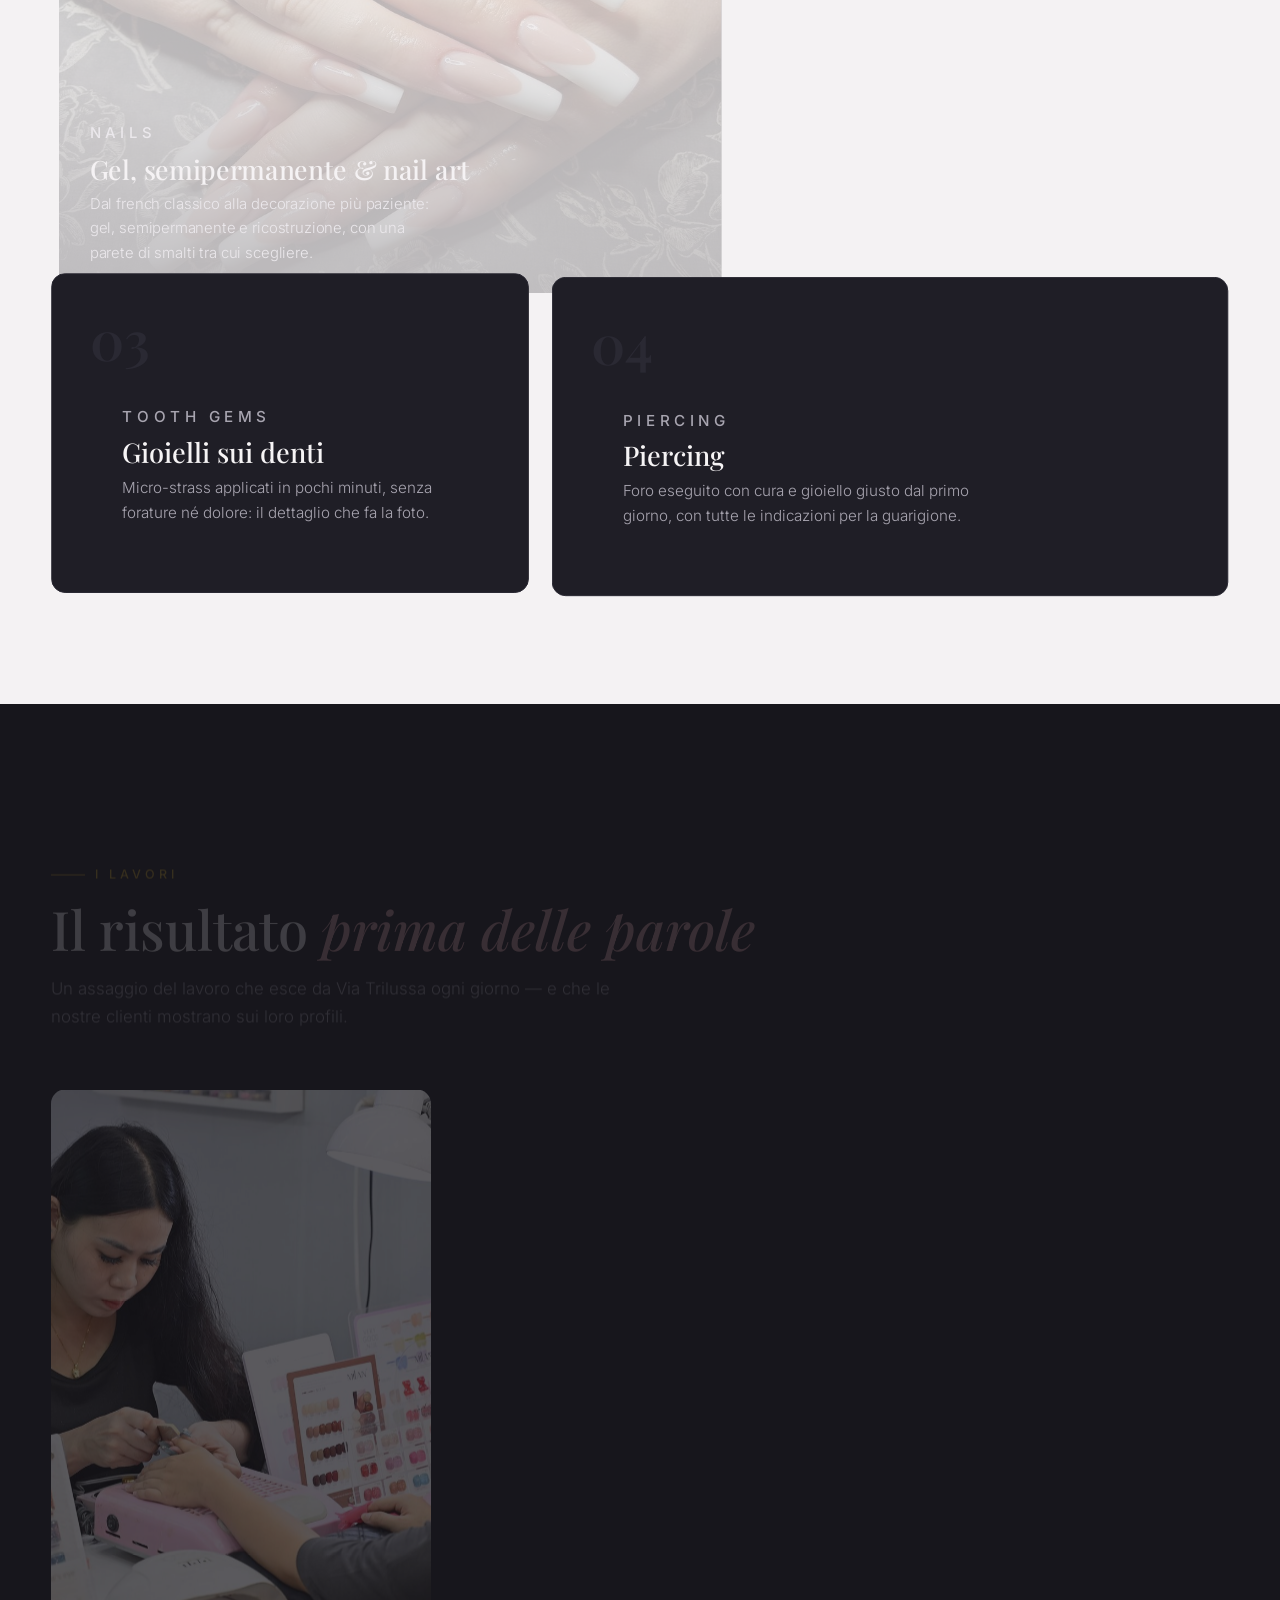
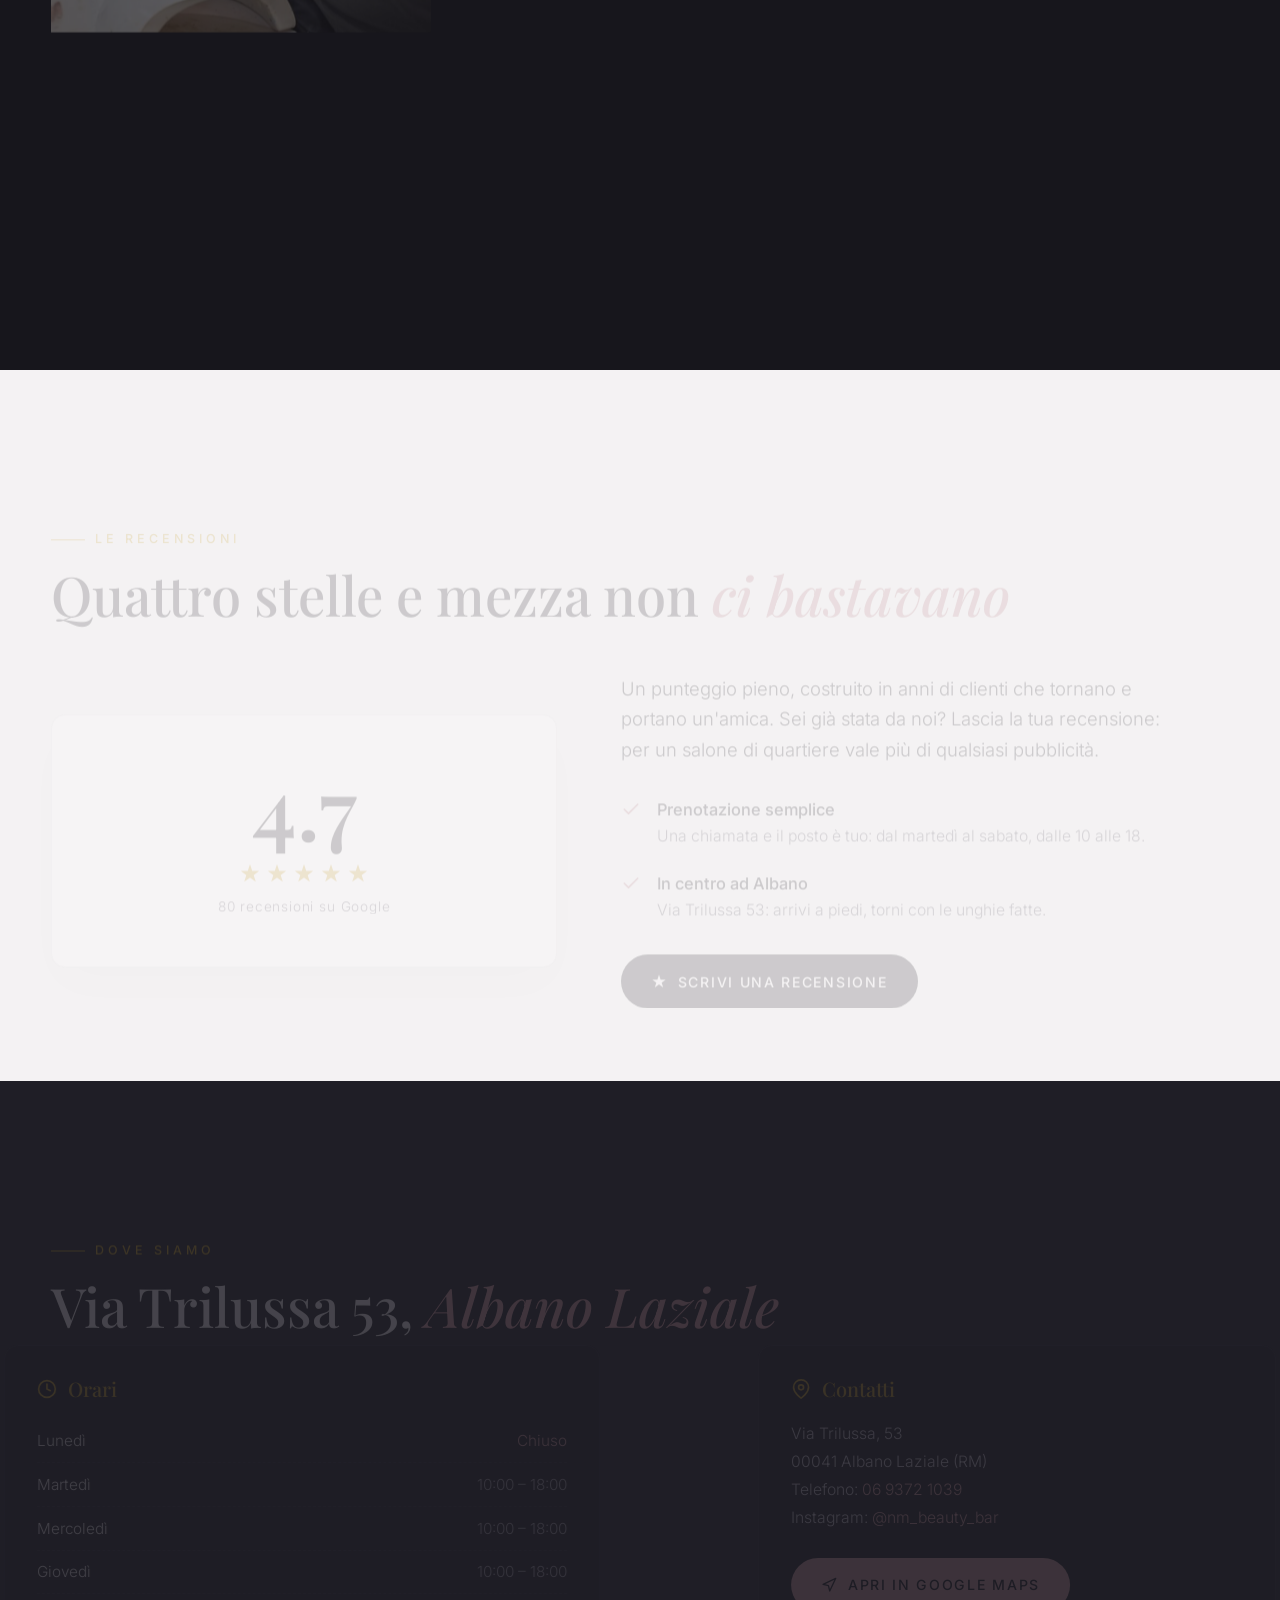
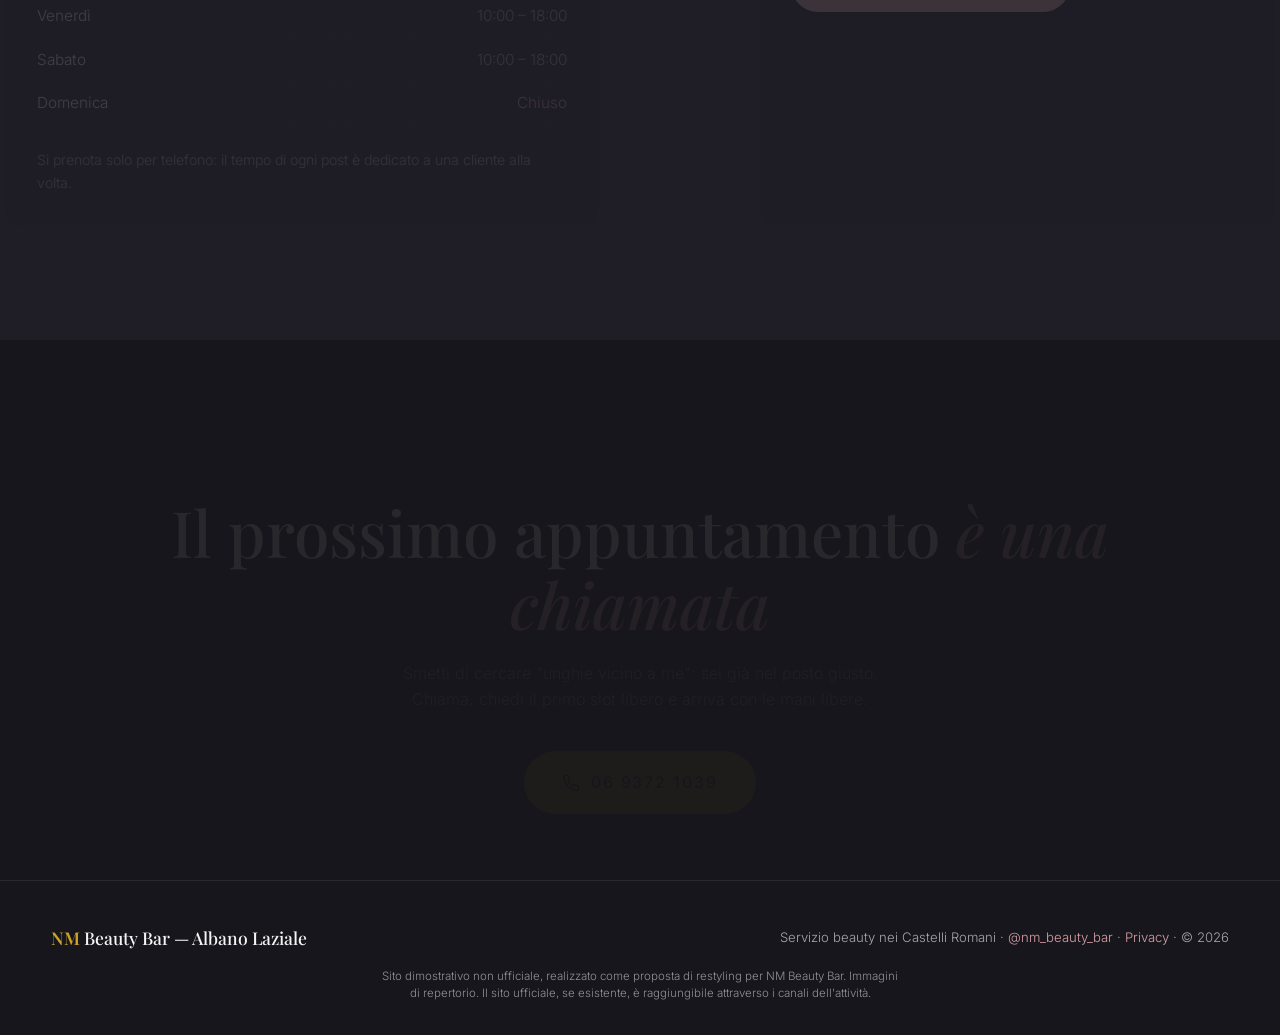
==== commit 805d172a: "Legale: noindex + disclaimer sito dimostrativo (outreach)" ====
--- a/index.html
+++ b/index.html
@@ -2,10 +2,10 @@
 <html lang="it" class="no-js">
 <head>
   <meta charset="UTF-8">
-  <meta name="viewport" content="width=device-width, initial-scale=1.0">
+  <meta name="robots" content="noindex, nofollow">
+<meta name="viewport" content="width=device-width, initial-scale=1.0">
   <title>NM Beauty Bar · Nails, Lash &amp; Glam ad Albano Laziale</title>
   <meta name="description" content="NM Beauty Bar a Via Trilussa 53, Albano Laziale: nails, lash bar, tooth gems e piercing. 5.0 stelle su 85 recensioni Google. Prenota con una chiamata.">
-  <link rel="canonical" href="https://dawiddroz.github.io/nm-beauty-bar-albano/">
   <meta name="theme-color" content="#17161C">
 
   <!-- Open Graph -->
@@ -13,7 +13,6 @@
   <meta property="og:site_name" content="NM Beauty Bar">
   <meta property="og:title" content="NM Beauty Bar · Nails, Lash &amp; Glam ad Albano Laziale">
   <meta property="og:description" content="Unghie da vetrina, sguardo da cinema. Nails, lash bar, tooth gems e piercing nel centro di Albano Laziale, dal 2011. 5.0 su 85 recensioni.">
-  <meta property="og:url" content="https://dawiddroz.github.io/nm-beauty-bar-albano/">
   <meta property="og:image" content="https://dawiddroz.github.io/nm-beauty-bar-albano/img/mani-glam-dark.jpg">
   <meta property="og:locale" content="it_IT">
   <meta name="twitter:card" content="summary_large_image">
@@ -293,7 +292,8 @@
         © 2026
       </p>
     </div>
-  </footer>
+  <p class="demo-disclaimer">Sito dimostrativo non ufficiale, realizzato come proposta di restyling per NM Beauty Bar. Immagini di repertorio. Il sito ufficiale, se esistente, è raggiungibile attraverso i canali dell'attività.</p>
+</footer>
 
   <!-- ============ STICKY CTA ============ -->
   <a href="tel:+390693721039" class="sticky-cta" aria-label="Chiama NM Beauty Bar">
--- a/css/base.css
+++ b/css/base.css
@@ -52,3 +52,9 @@
 .no-js [data-reveal] { opacity: 1; }
 
 ::selection { background: var(--rosa); color: var(--ink); }
+
+/* Disclaimer demo (outreach) */
+.demo-disclaimer {
+  font-size: 0.72rem; opacity: 0.55; line-height: 1.5;
+  max-width: 560px; margin: 1rem auto 0; text-align: center; padding: 0 1rem;
+}
